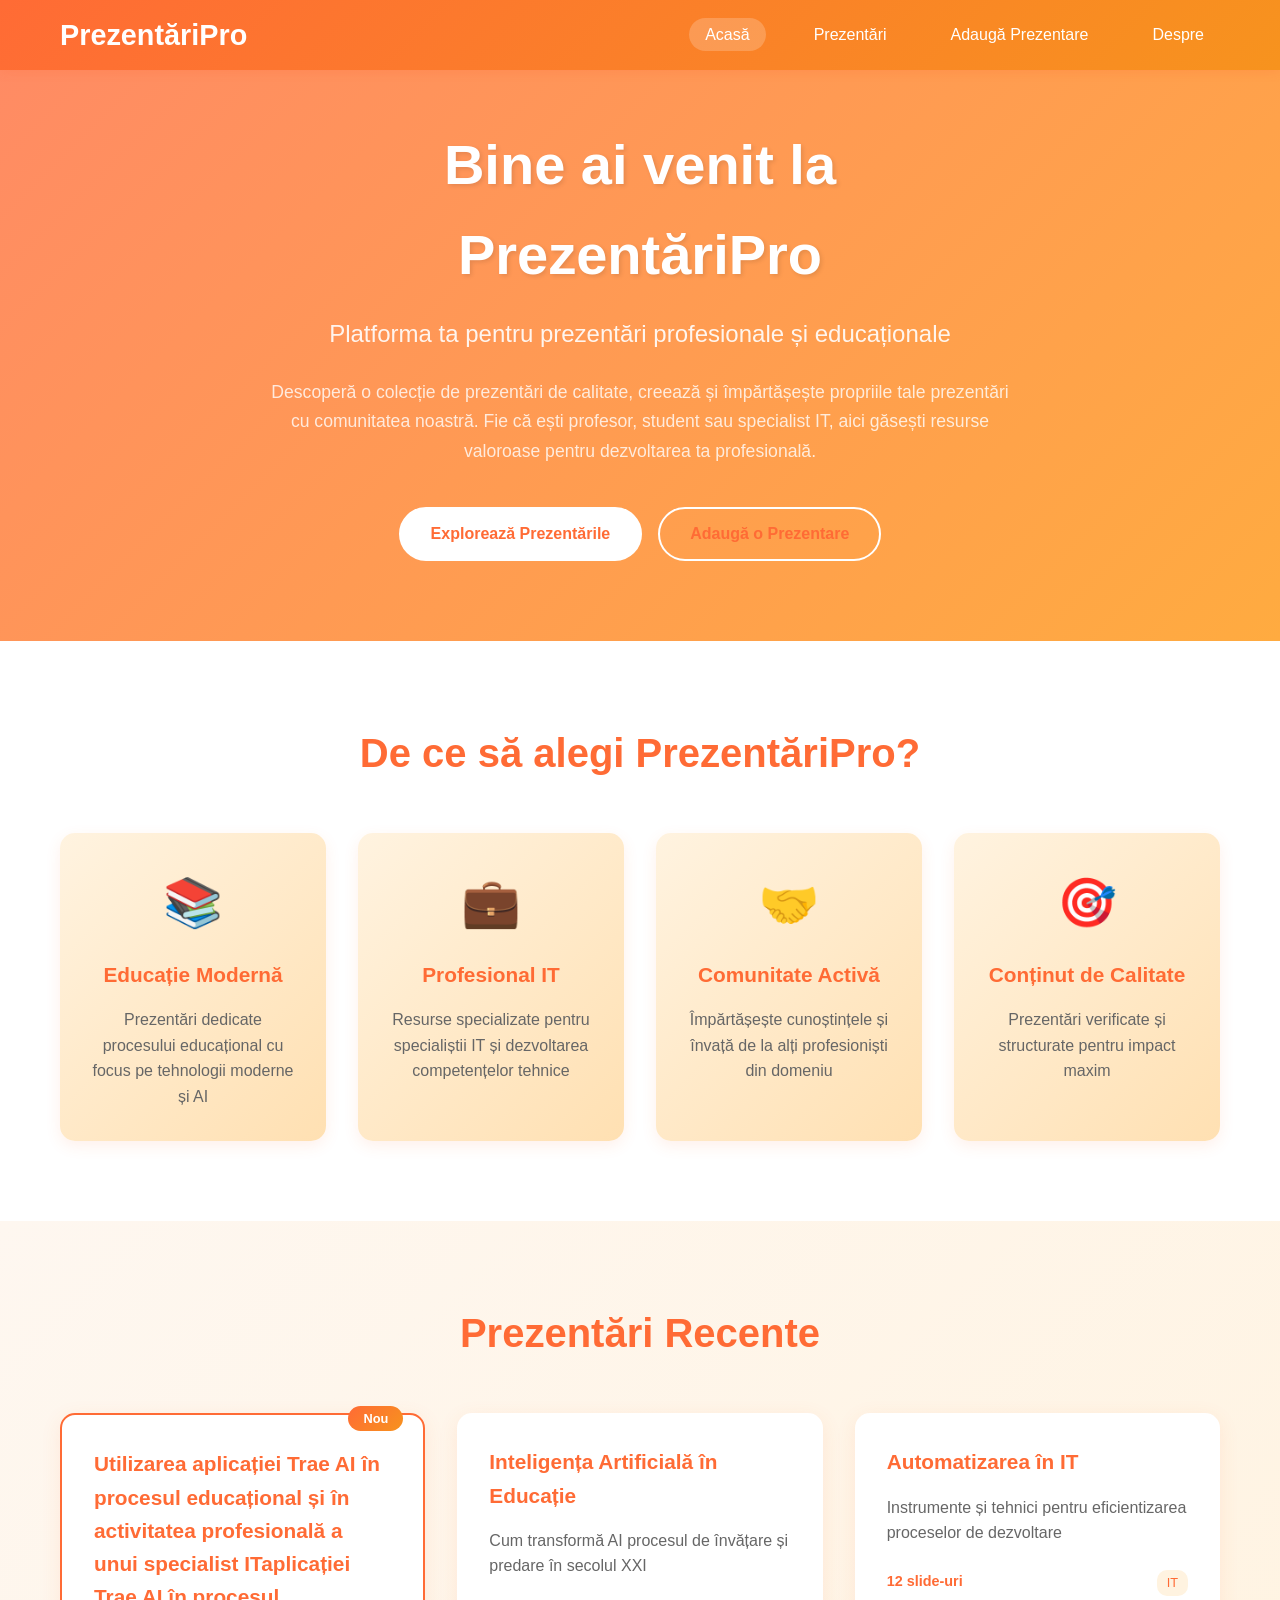
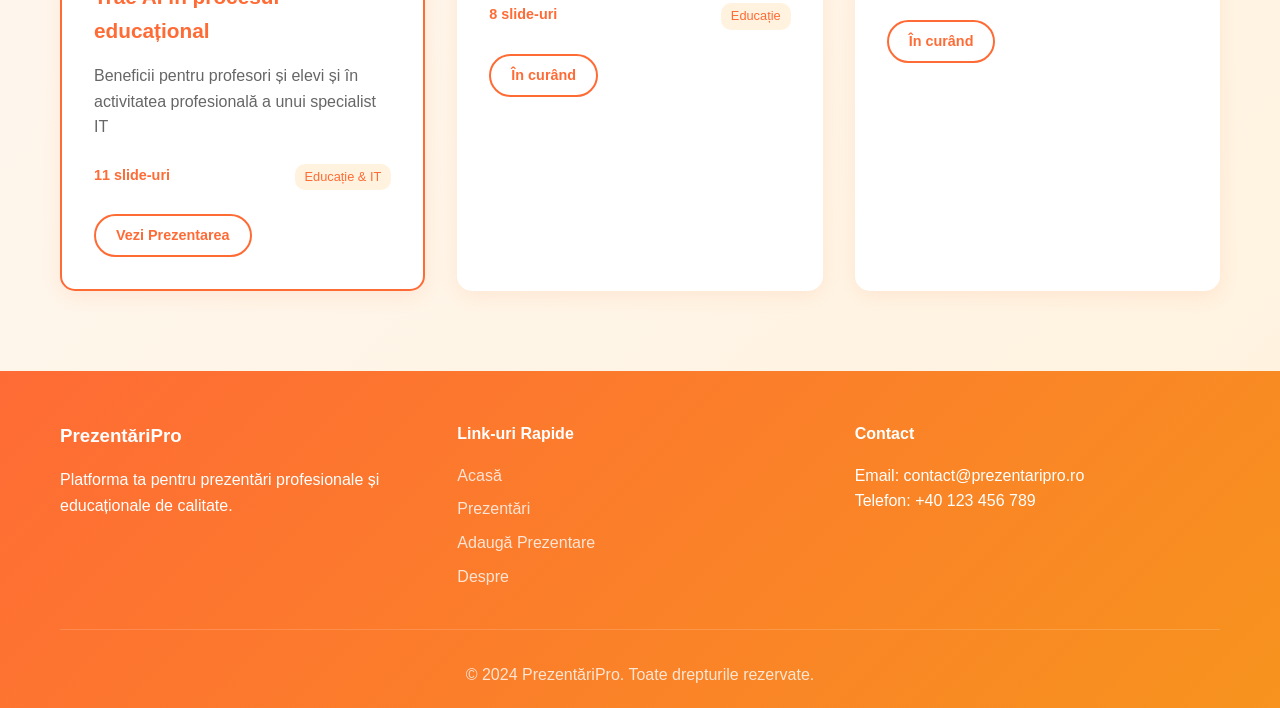
==== index.html @ 8ccc5378 "Add files via upload" ====
<!DOCTYPE html>
<html lang="ro">
<head>
    <meta charset="UTF-8">
    <meta name="viewport" content="width=device-width, initial-scale=1.0">
    <title>PrezentăriPro - Platformă pentru Prezentări Profesionale</title>
    <link rel="stylesheet" href="styles.css">
</head>
<body>
    <nav class="navbar">
        <div class="nav-container">
            <div class="nav-logo">
                <h2>PrezentăriPro</h2>
            </div>
            <ul class="nav-menu">
                <li class="nav-item">
                    <a href="index.html" class="nav-link active">Acasă</a>
                </li>
                <li class="nav-item">
                    <a href="prezentari.html" class="nav-link">Prezentări</a>
                </li>
                <li class="nav-item">
                    <a href="adauga.html" class="nav-link">Adaugă Prezentare</a>
                </li>
                <li class="nav-item">
                    <a href="despre.html" class="nav-link">Despre</a>
                </li>
            </ul>
            <div class="hamburger">
                <span class="bar"></span>
                <span class="bar"></span>
                <span class="bar"></span>
            </div>
        </div>
    </nav>

    <main>
        <section class="hero">
            <div class="hero-content">
                <h1>Bine ai venit la PrezentăriPro</h1>
                <p class="hero-subtitle">Platforma ta pentru prezentări profesionale și educaționale</p>
                <p class="hero-description">
                    Descoperă o colecție de prezentări de calitate, creează și împărtășește propriile tale prezentări 
                    cu comunitatea noastră. Fie că ești profesor, student sau specialist IT, aici găsești resurse 
                    valoroase pentru dezvoltarea ta profesională.
                </p>
                <div class="hero-buttons">
                    <a href="prezentari.html" class="btn btn-hero-primary">Explorează Prezentările</a>
                    <a href="adauga.html" class="btn btn-hero-secondary">Adaugă o Prezentare</a>
                </div>
            </div>
        </section>

        <section class="features">
            <div class="container">
                <h2>De ce să alegi PrezentăriPro?</h2>
                <div class="features-grid">
                    <div class="feature-card">
                        <div class="feature-icon">📚</div>
                        <h3>Educație Modernă</h3>
                        <p>Prezentări dedicate procesului educațional cu focus pe tehnologii moderne și AI</p>
                    </div>
                    <div class="feature-card">
                        <div class="feature-icon">💼</div>
                        <h3>Profesional IT</h3>
                        <p>Resurse specializate pentru specialiștii IT și dezvoltarea competențelor tehnice</p>
                    </div>
                    <div class="feature-card">
                        <div class="feature-icon">🤝</div>
                        <h3>Comunitate Activă</h3>
                        <p>Împărtășește cunoștințele și învață de la alți profesioniști din domeniu</p>
                    </div>
                    <div class="feature-card">
                        <div class="feature-icon">🎯</div>
                        <h3>Conținut de Calitate</h3>
                        <p>Prezentări verificate și structurate pentru impact maxim</p>
                    </div>
                </div>
            </div>
        </section>

        <section class="latest-presentations">
            <div class="container">
                <h2>Prezentări Recente</h2>
                <div class="presentations-grid">
                    <div class="presentation-card featured">
                        <div class="card-header">
                            <span class="badge">Nou</span>
                        </div>
                        <h3>Utilizarea aplicației Trae AI în procesul educațional și în activitatea profesională a unui specialist ITaplicației Trae AI în procesul educațional</h3>
                        <p>Beneficii pentru profesori și elevi și în activitatea profesională a unui specialist IT</p>
                        <div class="card-meta">
                            <span class="slides-count">11 slide-uri</span>
                            <span class="category">Educație & IT</span>
                        </div>
                        <a href="trae-ai-prezentare.html" class="btn btn-outline">Vezi Prezentarea</a>
                    </div>
                    
                    <div class="presentation-card">
                        <h3>Inteligența Artificială în Educație</h3>
                        <p>Cum transformă AI procesul de învățare și predare în secolul XXI</p>
                        <div class="card-meta">
                            <span class="slides-count">8 slide-uri</span>
                            <span class="category">Educație</span>
                        </div>
                        <a href="#" class="btn btn-outline">În curând</a>
                    </div>
                    
                    <div class="presentation-card">
                        <h3>Automatizarea în IT</h3>
                        <p>Instrumente și tehnici pentru eficientizarea proceselor de dezvoltare</p>
                        <div class="card-meta">
                            <span class="slides-count">12 slide-uri</span>
                            <span class="category">IT</span>
                        </div>
                        <a href="#" class="btn btn-outline">În curând</a>
                    </div>
                </div>
            </div>
        </section>
    </main>

    <footer class="footer">
        <div class="container">
            <div class="footer-content">
                <div class="footer-section">
                    <h3>PrezentăriPro</h3>
                    <p>Platforma ta pentru prezentări profesionale și educaționale de calitate.</p>
                </div>
                <div class="footer-section">
                    <h4>Link-uri Rapide</h4>
                    <ul>
                        <li><a href="index.html">Acasă</a></li>
                        <li><a href="prezentari.html">Prezentări</a></li>
                        <li><a href="adauga.html">Adaugă Prezentare</a></li>
                        <li><a href="despre.html">Despre</a></li>
                    </ul>
                </div>
                <div class="footer-section">
                    <h4>Contact</h4>
                    <p>Email: contact@prezentaripro.ro</p>
                    <p>Telefon: +40 123 456 789</p>
                </div>
            </div>
            <div class="footer-bottom">
                <p>&copy; 2024 PrezentăriPro. Toate drepturile rezervate.</p>
            </div>
        </div>
    </footer>

    <script src="script.js"></script>
</body>
</html>
---- styles.css ----
/* Reset and Base Styles */
* {
    margin: 0;
    padding: 0;
    box-sizing: border-box;
}

body {
    font-family: 'Segoe UI', Tahoma, Geneva, Verdana, sans-serif;
    line-height: 1.6;
    color: #333;
    background-color: #fef7f0;
    background: linear-gradient(135deg, #fa709a 0%, #fee140 100%);
}

.container {
    max-width: 1200px;
    margin: 0 auto;
    padding: 0 20px;
}

/* Navigation */
.navbar {
    background: linear-gradient(135deg, #ff6b35, #f7931e);
    box-shadow: 0 2px 10px rgba(255, 107, 53, 0.2);
    position: fixed;
    top: 0;
    width: 100%;
    z-index: 1000;
}

.nav-container {
    max-width: 1200px;
    margin: 0 auto;
    padding: 0 20px;
    display: flex;
    justify-content: space-between;
    align-items: center;
    height: 70px;
}

.nav-logo h2 {
    color: white;
    font-size: 1.8rem;
    font-weight: 700;
}

.nav-menu {
    display: flex;
    list-style: none;
    gap: 2rem;
}

.nav-link {
    color: white;
    text-decoration: none;
    font-weight: 500;
    padding: 8px 16px;
    border-radius: 25px;
    transition: all 0.3s ease;
}

.nav-link:hover,
.nav-link.active {
    background-color: rgba(255, 255, 255, 0.2);
    transform: translateY(-2px);
}

.hamburger {
    display: none;
    flex-direction: column;
    cursor: pointer;
}

.bar {
    width: 25px;
    height: 3px;
    background-color: white;
    margin: 3px 0;
    transition: 0.3s;
}

/* Hero Section */
.hero {
    background: linear-gradient(135deg, #ff8a65, #ffab40);
    padding: 120px 0 80px;
    text-align: center;
    color: white;
}

.hero-content {
    max-width: 800px;
    margin: 0 auto;
    padding: 0 20px;
}

.hero h1 {
    font-size: 3.5rem;
    margin-bottom: 1rem;
    font-weight: 700;
    text-shadow: 2px 2px 4px rgba(0, 0, 0, 0.1);
}

.hero-subtitle {
    font-size: 1.5rem;
    margin-bottom: 1.5rem;
    opacity: 0.9;
}

.hero-description {
    font-size: 1.1rem;
    margin-bottom: 2.5rem;
    opacity: 0.8;
    line-height: 1.7;
}

.hero-buttons {
    display: flex;
    gap: 1rem;
    justify-content: center;
    flex-wrap: wrap;
}

/* Buttons */
.btn {
    display: inline-block;
    padding: 12px 30px;
    border-radius: 30px;
    text-decoration: none;
    font-weight: 600;
    transition: all 0.3s ease;
    border: 2px solid transparent;
    cursor: pointer;
}

/* Hero-specific button variants */
.btn-hero-primary {
    background-color: white;
    color: #ff6b35;
    border-color: white;
}

.btn-hero-primary:hover {
    background-color: transparent;
    color: white;
    border-color: white;
    transform: translateY(-2px);
}

.btn-hero-secondary {
    background-color: transparent;
    color: white;
    border-color: white;
}

.btn-hero-secondary:hover {
    background-color: white;
    color: #ff6b35;
    transform: translateY(-2px);
}

.btn-primary {
    background-color: transparent;
    color: #ffffff;
    border-color: #000000;
    padding: 8px 20px;
    font-size: 0.9rem;
}

.btn-primary:hover {
    background-color: #000000;
    color: #ffffff;
    border-color: #000000;
    transform: translateY(-2px);
}

.btn-secondary {
    background-color: transparent;
    color: #ffffff;
    border-color: #000000;
    padding: 8px 20px;
    font-size: 0.9rem;
}

.btn-secondary:hover {
    background-color: #000000;
    color: #ffffff;
    border-color: #000000;
    transform: translateY(-2px);
}

.btn-outline {
    background-color: transparent;
    color: #ff6b35;
    border-color: #ff6b35;
    padding: 8px 20px;
    font-size: 0.9rem;
}

.btn-outline:hover {
    background-color: #ff6b35;
    color: white;
    transform: translateY(-2px);
}

/* Ensure hero-buttons text is orange */
.hero-buttons .btn {
    color: #ff6b35;
}

/* Features Section */
.features {
    padding: 80px 0;
    background-color: white;
}

.features h2 {
    text-align: center;
    font-size: 2.5rem;
    margin-bottom: 3rem;
    color: #ff6b35;
}

.features-grid {
    display: grid;
    grid-template-columns: repeat(auto-fit, minmax(250px, 1fr));
    gap: 2rem;
}

.feature-card {
    text-align: center;
    padding: 2rem;
    border-radius: 15px;
    background: linear-gradient(135deg, #fff3e0, #ffe0b2);
    box-shadow: 0 5px 15px rgba(255, 107, 53, 0.1);
    transition: transform 0.3s ease;
}

.feature-card:hover {
    transform: translateY(-5px);
}

.feature-icon {
    font-size: 3rem;
    margin-bottom: 1rem;
}

.feature-card h3 {
    color: #ff6b35;
    margin-bottom: 1rem;
    font-size: 1.3rem;
}

.feature-card p {
    color: #666;
    line-height: 1.6;
}

/* Latest Presentations */
.latest-presentations {
    padding: 80px 0;
    background: linear-gradient(135deg, #fef7f0, #fff3e0);
}

.latest-presentations h2 {
    text-align: center;
    font-size: 2.5rem;
    margin-bottom: 3rem;
    color: #ff6b35;
}

.presentations-grid {
    display: grid;
    grid-template-columns: repeat(auto-fit, minmax(300px, 1fr));
    gap: 2rem;
}

.presentation-card {
    background: white;
    border-radius: 15px;
    padding: 2rem;
    box-shadow: 0 5px 20px rgba(255, 107, 53, 0.1);
    transition: all 0.3s ease;
    position: relative;
}

.presentation-card:hover {
    transform: translateY(-5px);
    box-shadow: 0 10px 30px rgba(255, 107, 53, 0.2);
}

.presentation-card.featured {
    border: 2px solid #ff6b35;
}

.card-header {
    position: absolute;
    top: -10px;
    right: 20px;
}

.badge {
    background: linear-gradient(135deg, #ff6b35, #f7931e);
    color: white;
    padding: 5px 15px;
    border-radius: 15px;
    font-size: 0.8rem;
    font-weight: 600;
}

.presentation-card h3 {
    color: #ff6b35;
    margin-bottom: 1rem;
    font-size: 1.3rem;
}

.presentation-card p {
    color: #666;
    margin-bottom: 1.5rem;
    line-height: 1.6;
}

.card-meta {
    display: flex;
    justify-content: space-between;
    margin-bottom: 1.5rem;
    font-size: 0.9rem;
}

.slides-count {
    color: #ff6b35;
    font-weight: 600;
}

.category {
    background-color: #fff3e0;
    color: #ff6b35;
    padding: 3px 10px;
    border-radius: 10px;
    font-size: 0.8rem;
}

/* Footer */
.footer {
    background: linear-gradient(135deg, #ff6b35, #f7931e);
    color: white;
    padding: 50px 0 20px;
}

.footer-content {
    display: grid;
    grid-template-columns: repeat(auto-fit, minmax(250px, 1fr));
    gap: 2rem;
    margin-bottom: 2rem;
}

.footer-section h3,
.footer-section h4 {
    margin-bottom: 1rem;
}

.footer-section ul {
    list-style: none;
}

.footer-section ul li {
    margin-bottom: 0.5rem;
}

.footer-section a {
    color: white;
    text-decoration: none;
    opacity: 0.8;
    transition: opacity 0.3s ease;
}

.footer-section a:hover {
    opacity: 1;
}

.footer-bottom {
    text-align: center;
    padding-top: 2rem;
    border-top: 1px solid rgba(255, 255, 255, 0.2);
    opacity: 0.8;
}

/* Presentation Page Styles */
.presentation-header {
    background: linear-gradient(135deg, #ff8a65, #ffab40);
    padding: 100px 0 50px;
    text-align: center;
    color: white;
}

.presentation-title {
    font-size: 2.5rem;
    margin-bottom: 1rem;
    font-weight: 700;
}

.presentation-meta {
    font-size: 1.1rem;
    opacity: 0.9;
}

.slides-container {
    max-width: 900px;
    margin: 0 auto;
    padding: 50px 20px;
}

.slide {
    background: white;
    border-radius: 15px;
    padding: 3rem;
    margin-bottom: 2rem;
    box-shadow: 0 5px 20px rgba(255, 107, 53, 0.1);
    border-left: 5px solid #ff6b35;
}

.slide-number {
    background: linear-gradient(135deg, #ff6b35, #f7931e);
    color: white;
    padding: 5px 15px;
    border-radius: 20px;
    font-size: 0.9rem;
    font-weight: 600;
    display: inline-block;
    margin-bottom: 1rem;
}

.slide h2 {
    color: #ff6b35;
    margin-bottom: 1.5rem;
    font-size: 1.8rem;
}

.slide h3 {
    color: #ff6b35;
    margin-bottom: 1rem;
    font-size: 1.4rem;
}

.slide ul {
    margin-left: 1.5rem;
    margin-bottom: 1rem;
}

.slide li {
    margin-bottom: 0.8rem;
    line-height: 1.6;
}

.slide p {
    line-height: 1.7;
    margin-bottom: 1rem;
    color: #555;
}

/* Form Styles */
.form-container {
    max-width: 600px;
    margin: 0 auto;
    padding: 50px 20px;
}

.form-group {
    margin-bottom: 1.5rem;
}

.form-group label {
    display: block;
    margin-bottom: 0.5rem;
    color: #ff6b35;
    font-weight: 600;
}

.form-group input,
.form-group textarea,
.form-group select {
    width: 100%;
    padding: 12px;
    border: 2px solid #ffe0b2;
    border-radius: 8px;
    font-size: 1rem;
    transition: border-color 0.3s ease;
}

.form-group input:focus,
.form-group textarea:focus,
.form-group select:focus {
    outline: none;
    border-color: #ff6b35;
}

.form-group textarea {
    resize: vertical;
    min-height: 120px;
}

/* Responsive Design */
@media (max-width: 768px) {
    .hamburger {
        display: flex;
    }
    
    .nav-menu {
        position: fixed;
        left: -100%;
        top: 70px;
        flex-direction: column;
        background: linear-gradient(135deg, #ff6b35, #f7931e);
        width: 100%;
        text-align: center;
        transition: 0.3s;
        padding: 2rem 0;
    }
    
    .nav-menu.active {
        left: 0;
    }
    
    .nav-menu li {
        margin: 1rem 0;
    }
    
    .hero h1 {
        font-size: 2.5rem;
    }
    
    .hero-buttons {
        flex-direction: column;
        align-items: center;
    }
    
    .features-grid,
    .presentations-grid {
        grid-template-columns: 1fr;
    }
    
    .footer-content {
        grid-template-columns: 1fr;
        text-align: center;
    }
    
    .slide {
        padding: 2rem;
    }
    
    .presentation-title {
        font-size: 2rem;
    }
}

@media (max-width: 480px) {
    .hero h1 {
        font-size: 2rem;
    }
    
    .hero-subtitle {
        font-size: 1.2rem;
    }
    
    .slide {
        padding: 1.5rem;
    }
    
    .slide h2 {
        font-size: 1.5rem;
    }
}
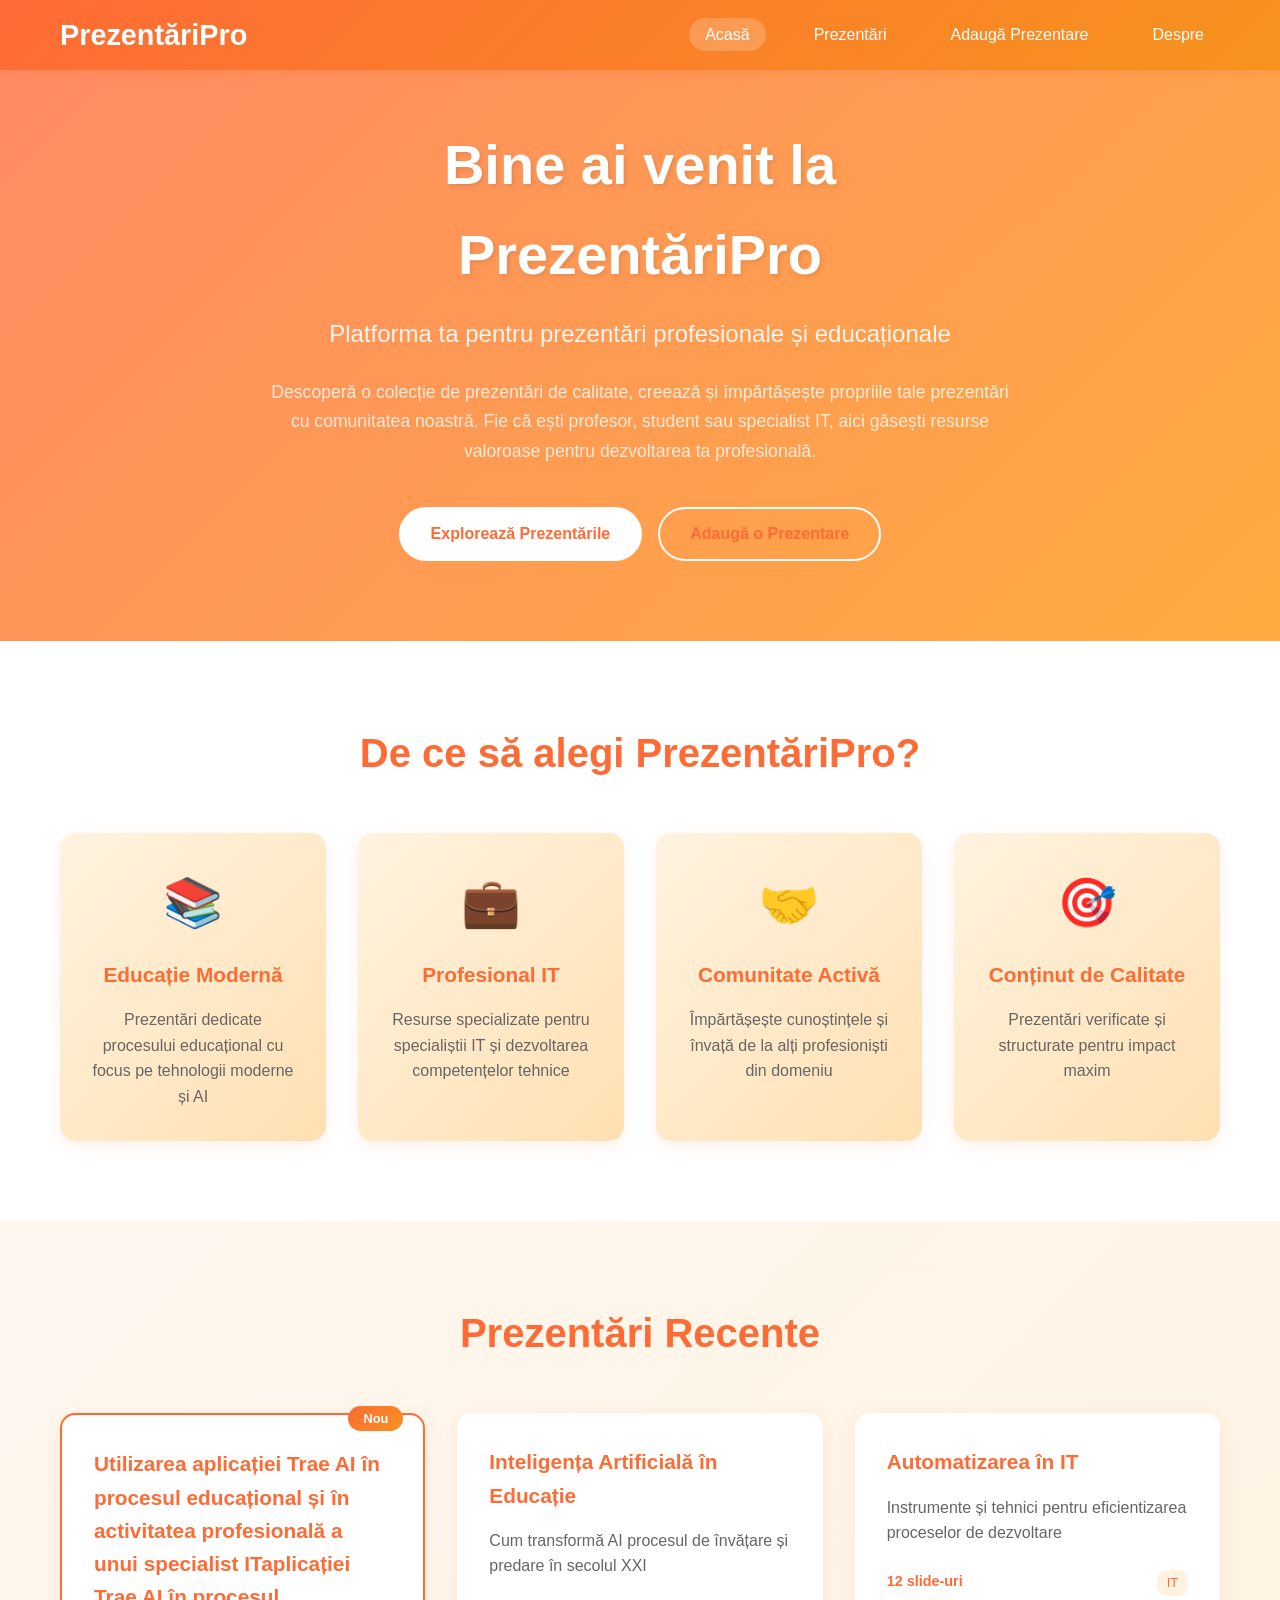
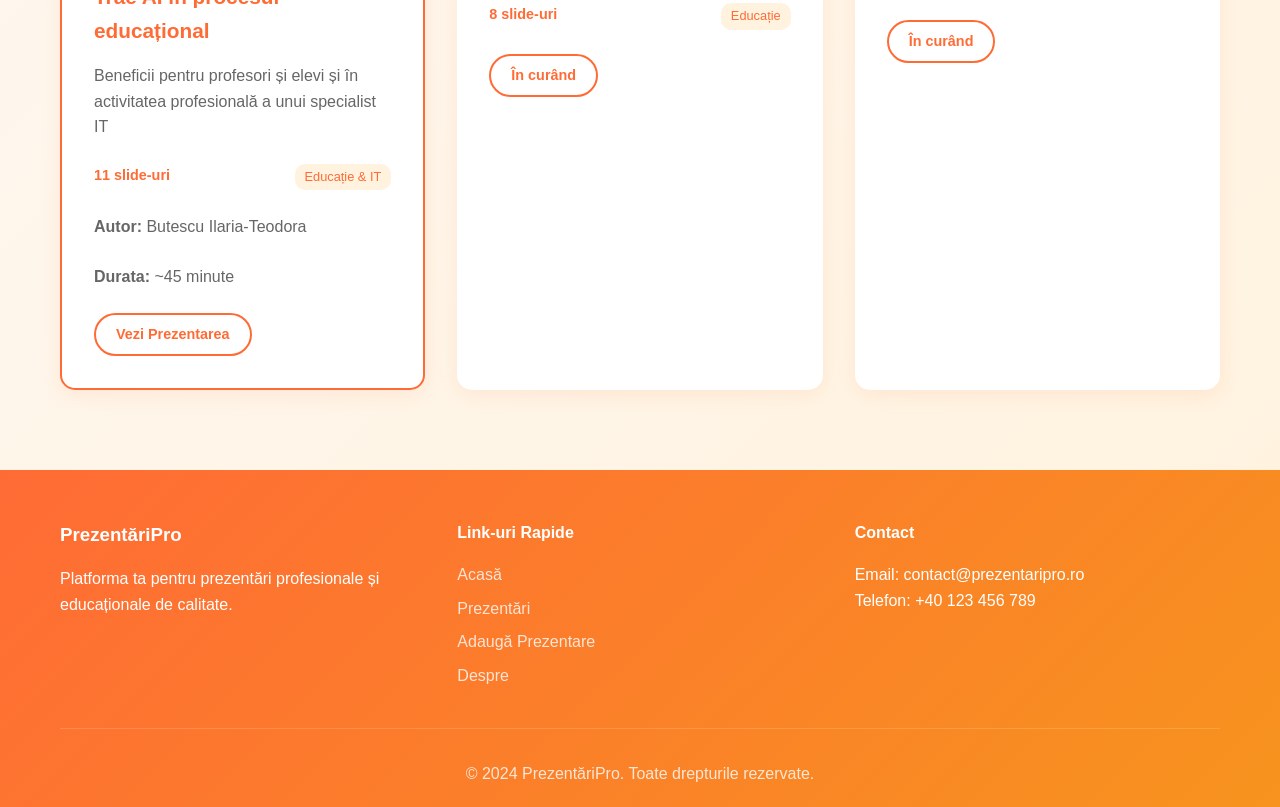
==== commit a2516575: "Add files via upload" ====
--- a/index.html
+++ b/index.html
@@ -93,6 +93,10 @@
                             <span class="slides-count">11 slide-uri</span>
                             <span class="category">Educație & IT</span>
                         </div>
+                        <div style="margin-top: 1rem;">
+                            <p><strong>Autor:</strong> Butescu Ilaria-Teodora</p>
+                            <p><strong>Durata:</strong> ~45 minute</p>
+                        </div>
                         <a href="trae-ai-prezentare.html" class="btn btn-outline">Vezi Prezentarea</a>
                     </div>
                     
